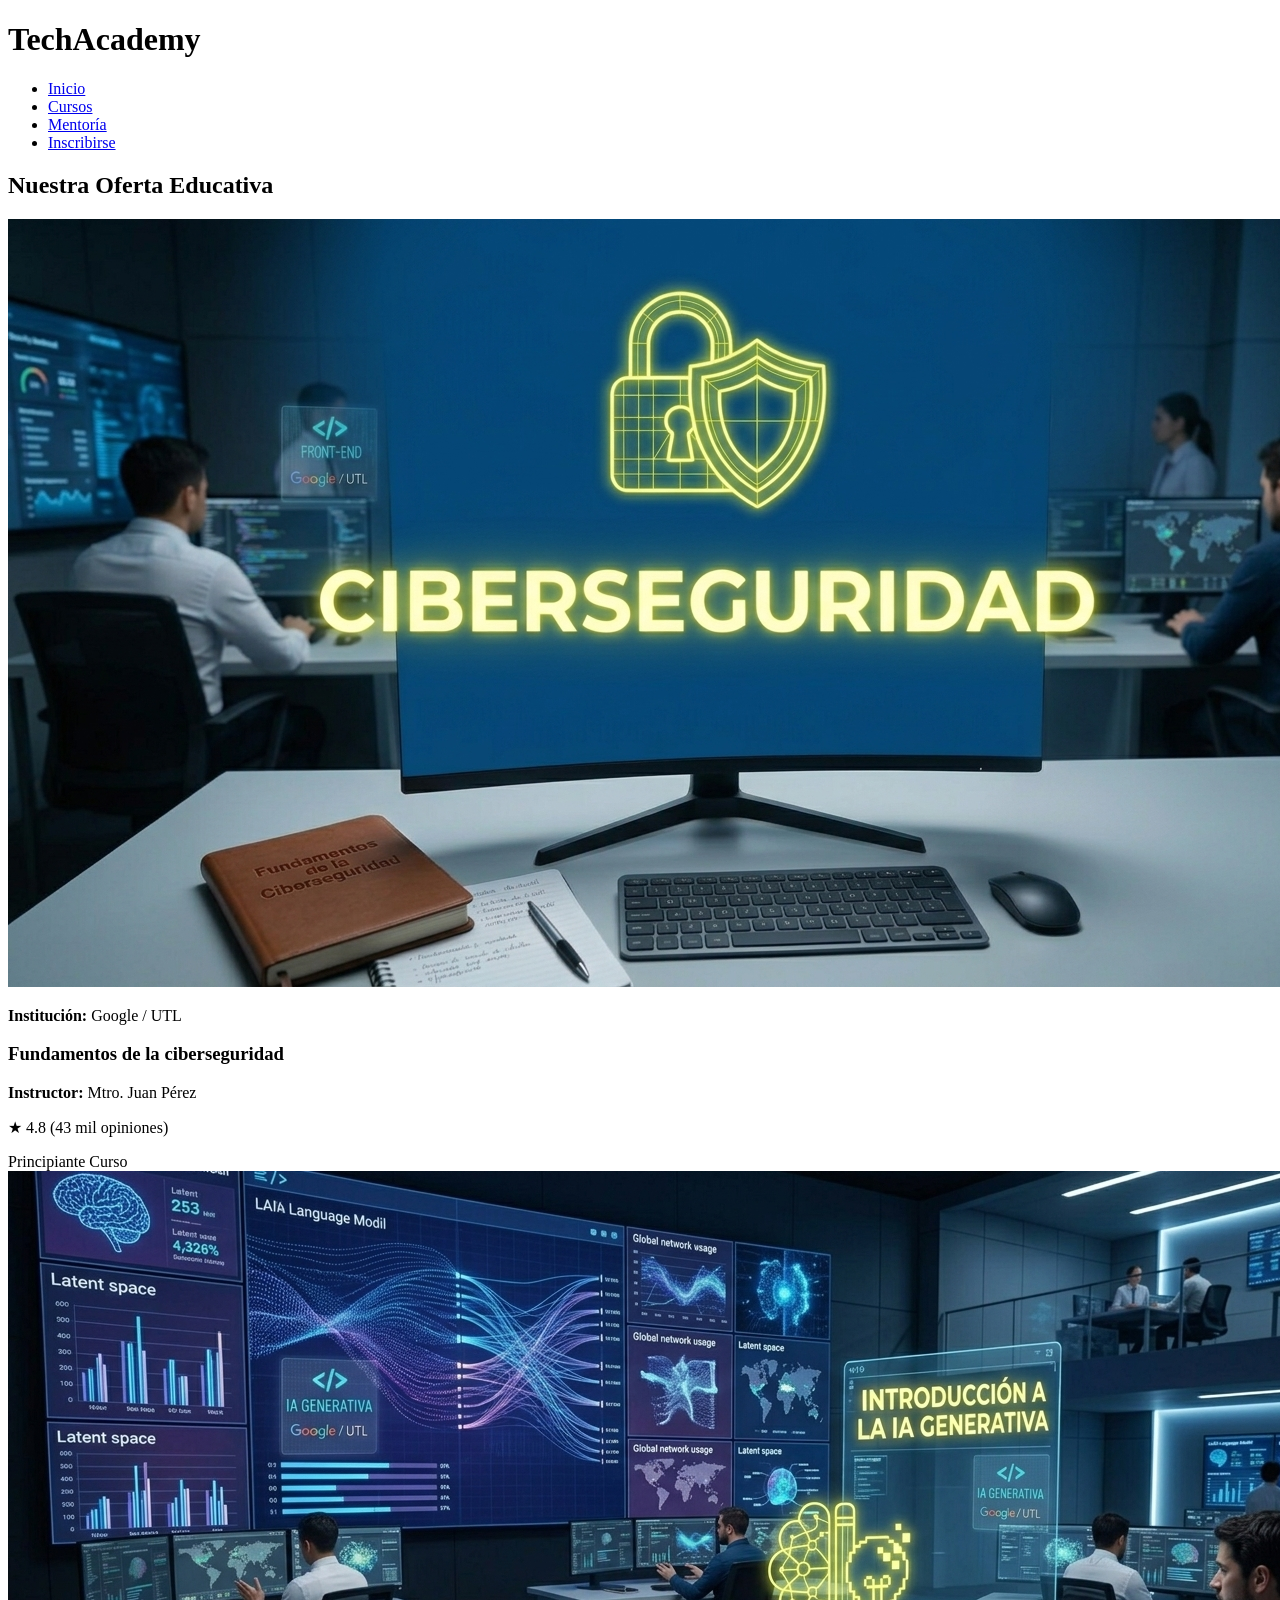
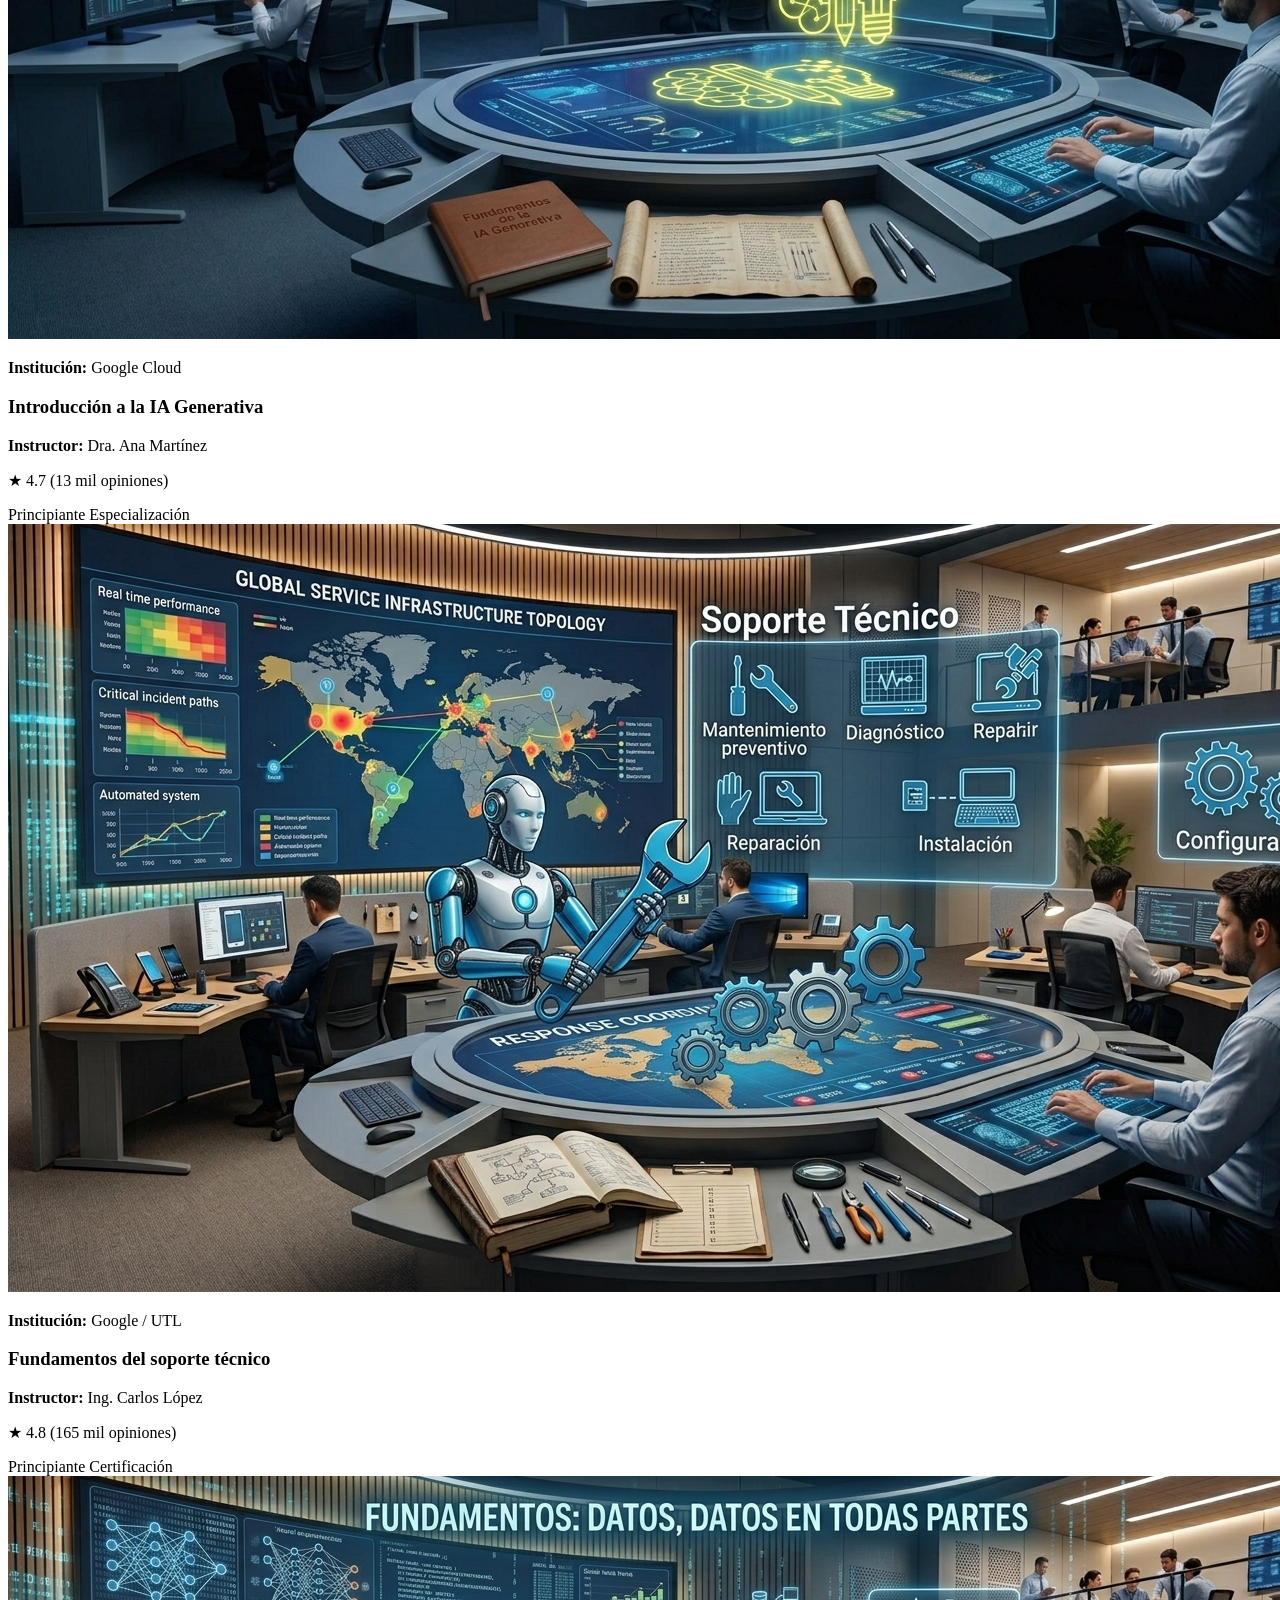
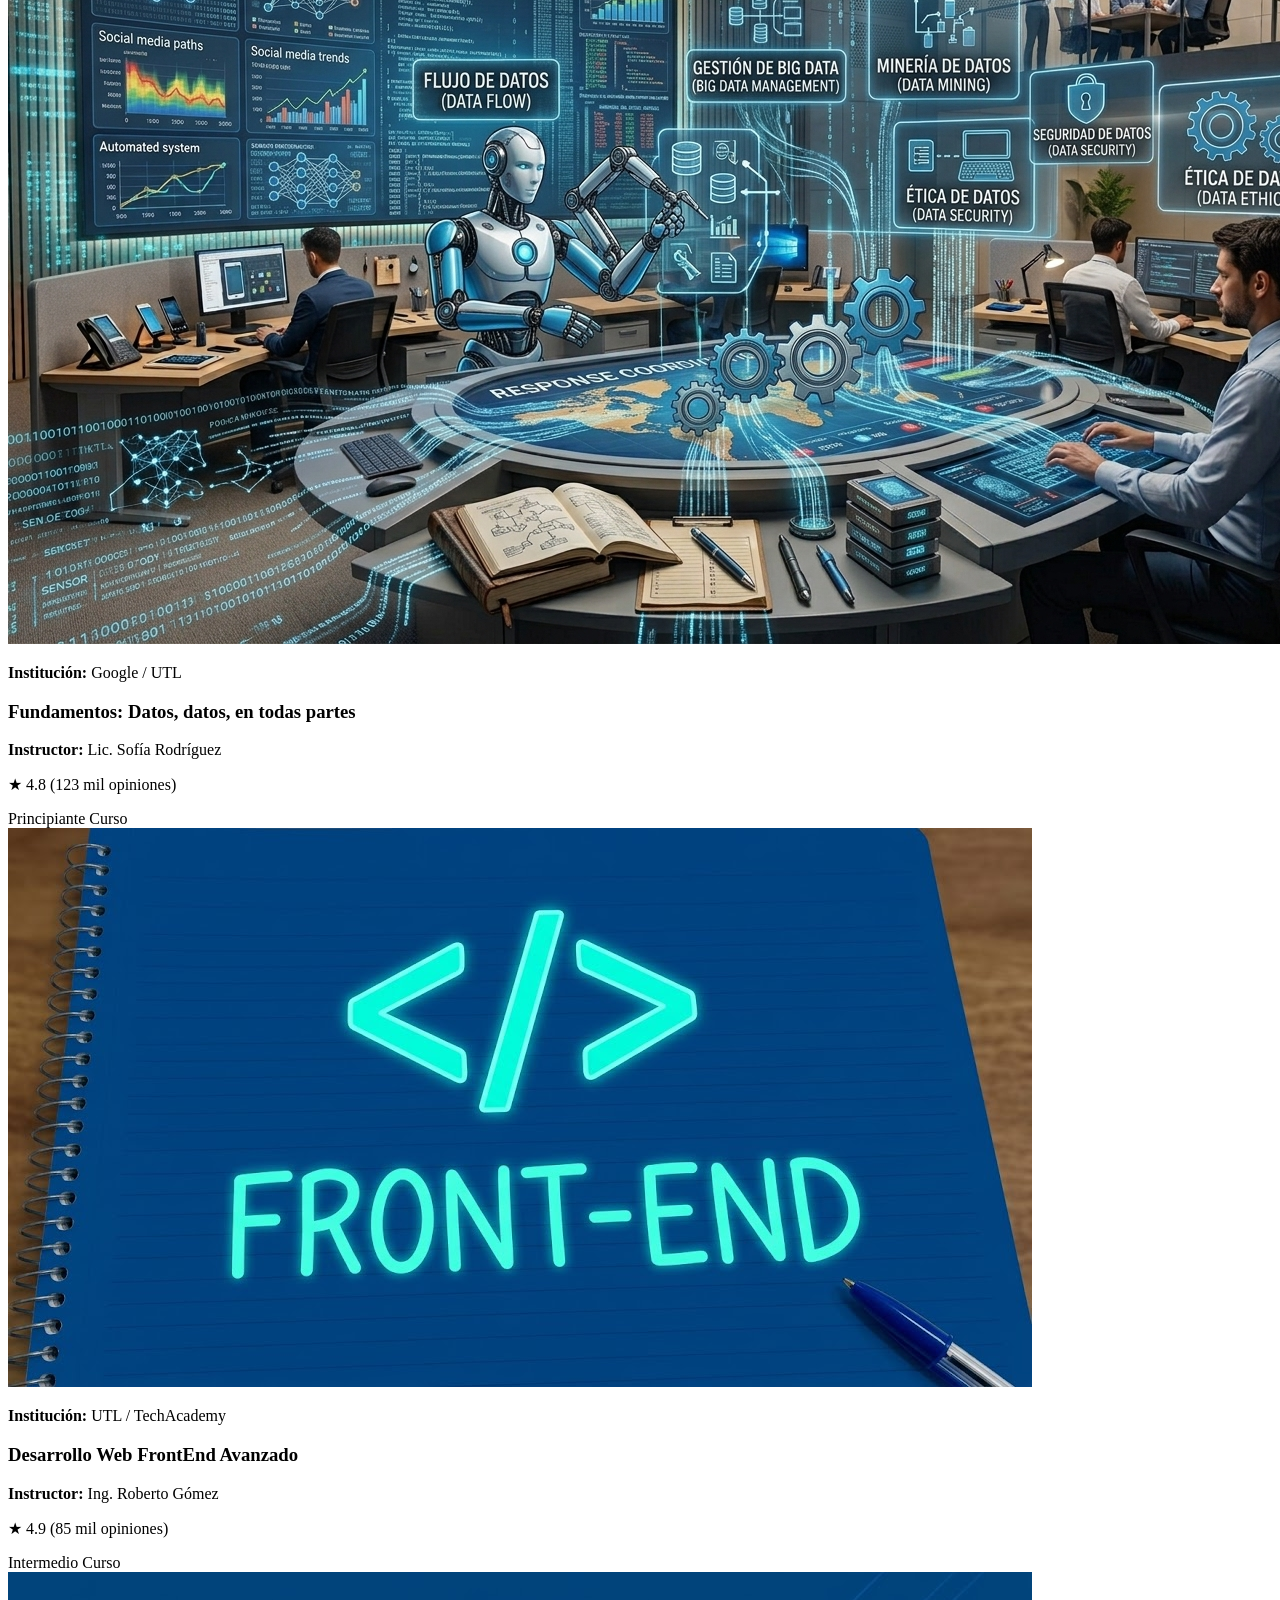
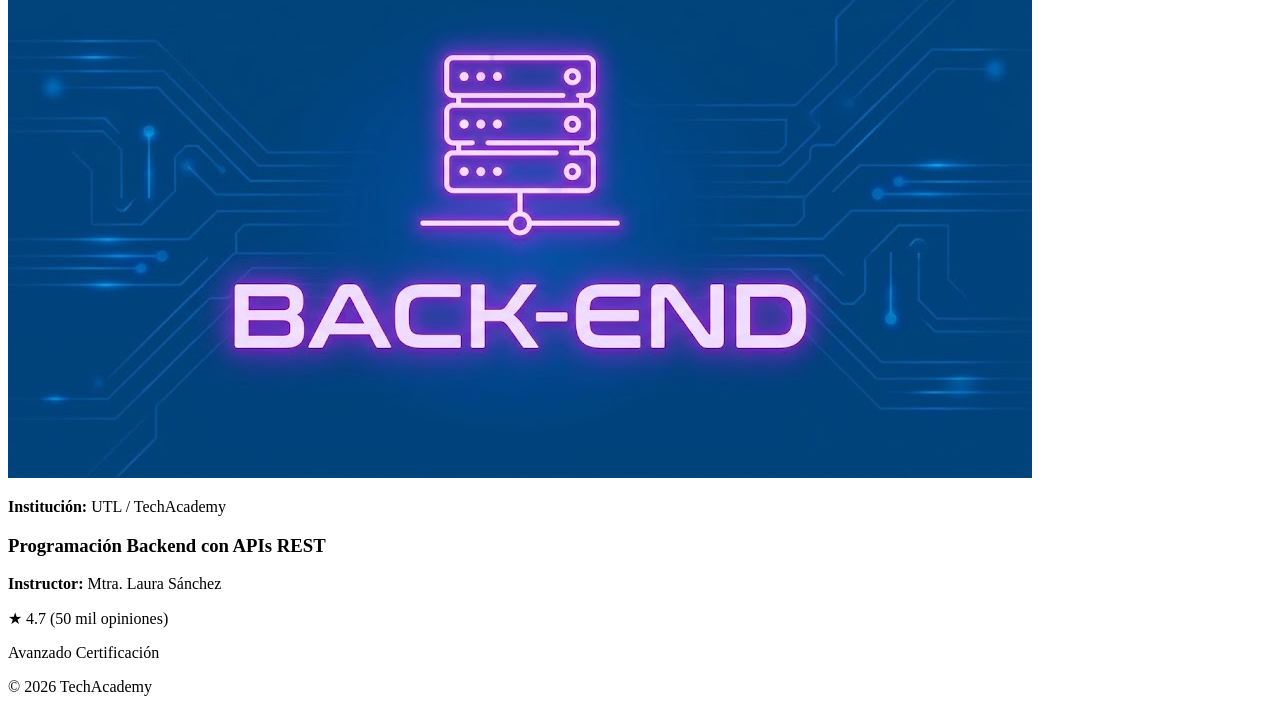
==== cursos.html @ 386d9dc5 "Add files via upload" ====
<!DOCTYPE html>
<html lang="es">
<head>
    <meta charset="UTF-8">
    <meta name="viewport" content="width=device-width, initial-scale=1.0">
    <link rel="stylesheet" href="css/cEstilo.css">
    <title>Cursos - TechAcademy</title>
    <link rel="preconnect" href="https://fonts.googleapis.com">
    <link rel="preconnect" href="https://fonts.gstatic.com" crossorigin>
    <link href="https://fonts.googleapis.com/css2?family=Montserrat:ital,wght@0,100..900;1,100..900&display=swap" rel="stylesheet"> 
</head>
<body>
    <!-- Encabezado -->
    <header>
        <div id="logo">
            <h1>TechAcademy</h1>
        </div>
        <nav class="navPrincipal">
            <ul>
                <li><a href="index.html">Inicio</a></li>
                <li><a href="cursos.html">Cursos</a></li>
                <li><a href="mentoria.html">Mentoría</a></li>
                <li><a href="inscripcion.html" id="btn_destacado">Inscribirse</a></li>
            </ul>
        </nav>
    </header>

    <!-- Contenido Principal -->
    <main class="contenedor_principal">
        <section id="catalogo">
            <h2>Nuestra Oferta Educativa</h2>

            <div class="grid_cursos">

                <!-- Curso 1 -->
                <article class="tarjeta_curso">
                    <img src="images/img6.jpg" alt="Fundamentos de Ciberseguridad">
                    <div class="info_curso">
                        <p><strong>Institución:</strong> Google / UTL</p>
                        <h3>Fundamentos de la ciberseguridad</h3>
                        <p><strong>Instructor:</strong> Mtro. Juan Pérez</p>
                        <p>★ 4.8 (43 mil opiniones)</p>
                        <span class="nivel">Principiante</span>
                        <span class="nivel">Curso</span>
                    </div>
                </article>

                <!-- Curso 2 -->
                <article class="tarjeta_curso">
                    <img src="images/img7.jpg" alt="IA Generativa">
                    <div class="info_curso">
                        <p><strong>Institución:</strong> Google Cloud</p>
                        <h3>Introducción a la IA Generativa</h3>
                        <p><strong>Instructor:</strong> Dra. Ana Martínez</p>
                        <p>★ 4.7 (13 mil opiniones)</p>
                        <span class="nivel">Principiante</span>
                        <span class="nivel">Especialización</span>
                    </div>
                </article>

                <!-- Curso 3 -->
                <article class="tarjeta_curso">
                    <img src="images/img8.jpg" alt="Soporte Técnico">
                    <div class="info_curso">
                        <p><strong>Institución:</strong> Google / UTL</p>
                        <h3>Fundamentos del soporte técnico</h3>
                        <p><strong>Instructor:</strong> Ing. Carlos López</p>
                        <p>★ 4.8 (165 mil opiniones)</p>
                        <span class="nivel">Principiante</span>
                        <span class="nivel">Certificación</span>
                    </div>
                </article>

                <!-- Curso 4 -->
                <article class="tarjeta_curso">
                    <img src="images/img9.jpg" alt="Ciencia de Datos">
                    <div class="info_curso">
                        <p><strong>Institución:</strong> Google / UTL</p>
                        <h3>Fundamentos: Datos, datos, en todas partes</h3>
                        <p><strong>Instructor:</strong> Lic. Sofía Rodríguez</p>
                        <p>★ 4.8 (123 mil opiniones)</p>
                        <span class="nivel">Principiante</span>
                        <span class="nivel">Curso</span>
                    </div>
                </article>

                <!-- Curso 5 -->
                <article class="tarjeta_curso">
                    <img src="images/img2.jpg" alt="Desarrollo Web FrontEnd">
                    <div class="info_curso">
                        <p><strong>Institución:</strong> UTL / TechAcademy</p>
                        <h3>Desarrollo Web FrontEnd Avanzado</h3>
                        <p><strong>Instructor:</strong> Ing. Roberto Gómez</p>
                        <p>★ 4.9 (85 mil opiniones)</p>
                        <span class="nivel">Intermedio</span>
                        <span class="nivel">Curso</span>
                    </div>
                </article>

                <!-- Curso 6 -->
                <article class="tarjeta_curso">
                    <img src="images/img5.jpg" alt="Backend y APIs">
                    <div class="info_curso">
                        <p><strong>Institución:</strong> UTL / TechAcademy</p>
                        <h3>Programación Backend con APIs REST</h3>
                        <p><strong>Instructor:</strong> Mtra. Laura Sánchez</p>
                        <p>★ 4.7 (50 mil opiniones)</p>
                        <span class="nivel">Avanzado</span>
                        <span class="nivel">Certificación</span>
                    </div>
                </article>

            </div>
        </section>
    </main>

    <!-- Pie de página -->
    <footer>
        <p>&copy; 2026 TechAcademy</p>
    </footer>
</body>
</html>
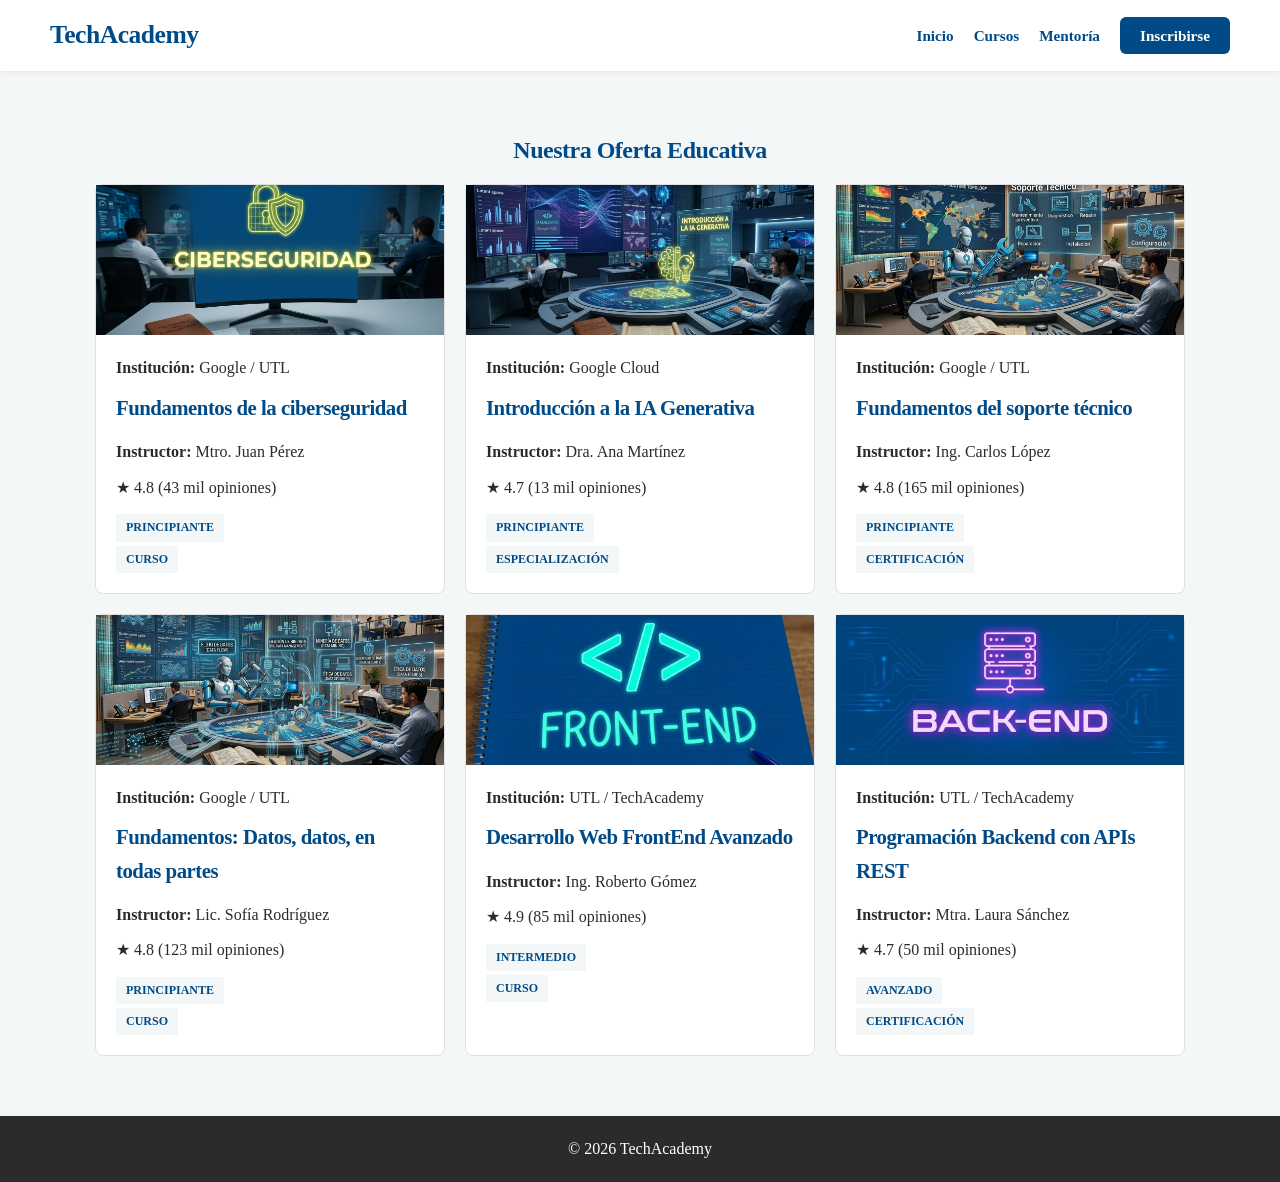
==== commit de91bf16: "Fix HTML formatting and update stylesheet path" ====
--- a/cursos.html
+++ b/cursos.html
@@ -3,7 +3,7 @@
 <head>
     <meta charset="UTF-8">
     <meta name="viewport" content="width=device-width, initial-scale=1.0">
-    <link rel="stylesheet" href="css/cEstilo.css">
+    <link rel="stylesheet" href="CSS/cEstilo.css">
     <title>Cursos - TechAcademy</title>
     <link rel="preconnect" href="https://fonts.googleapis.com">
     <link rel="preconnect" href="https://fonts.gstatic.com" crossorigin>
@@ -119,4 +119,4 @@
         <p>&copy; 2026 TechAcademy</p>
     </footer>
 </body>
-</html>+</html>
--- a/CSS/cEstilo.css
+++ b/CSS/cEstilo.css
@@ -0,0 +1,208 @@
+@font-face{
+    font-family: 'OpenDescargada';
+    src: url('../fonts/OpenSans-Regular.ttf') format('woff2');
+}
+
+/* DECLARAR VARIABLES CSS */
+:root{
+    --color_principal: #004b87;
+    --color_secundario: #00a859;
+    --color_obscuro: #2b2b2b;
+    --color_claro: #fff;
+    --color_fondo: #f4f7f8;
+    --color_borde: #e0e0e0;
+
+    --fuente_titulos: 'Montserrat';
+    --fuente_cuerpo: 'OpenDescargada';
+}
+
+*{
+    box-sizing: border-box;
+    margin: 0;
+    padding: 0;
+}
+
+body{
+    background-color: var(--color_fondo);
+    color: var(--color_obscuro);
+    line-height: 1.6;
+    font-family: var(--fuente_titulos);
+
+    /* PARA EMPUJAR EL FOOTER HASTA ABAJO */
+    min-height: 100vh;
+    display: flex;
+    flex-direction: column;
+}
+
+ul{
+    list-style: none;
+}
+
+a{
+    text-decoration: none;
+    font-family: var(--fuente_titulos);
+}
+
+header{
+    display: flex;
+    background-color: var(--color_claro);
+    justify-content: space-between;
+    align-items: center;
+    box-shadow: 0 2px 5px rgba(0,0,0,0.05);
+    top: 0;
+    position: sticky;
+    z-index: 1000;
+    padding: 15px 50px;
+    color: var(--color_principal);
+}
+
+nav{
+    display: flex;
+}
+
+nav ul{
+    display: flex;
+    gap: 20px;
+    align-items: center;
+}
+
+nav a{
+    font-size: 0.95rem;
+    font-weight: 600;
+    color: inherit;
+}
+
+nav a:hover{
+    color: var(--color_principal);
+}
+
+#logo h1{
+    color: var(--color_principal);
+    font-size: 1.6rem;
+    font-weight: 800;
+    margin-bottom: 0;
+}
+
+h1, h2, h3{
+    font-family: var(--fuente_titulos);
+    font-weight: 700;
+    letter-spacing: -0.5px;
+    margin-bottom: 15px;
+}
+
+#btn_destacado, #btn_accion{
+    padding: 10px 20px;
+    border-radius: 6px;
+    font-weight: 700;
+}
+
+#btn_destacado{
+    background-color: var(--color_principal);
+    color: var(--color_claro);
+}
+
+#btn_accion{
+    background-color: var(--color_secundario);
+    color: var(--color_claro);
+}
+
+#btn_accion:hover{
+    background-color: var(--color_principal);
+    color: var(--color_claro);
+}
+
+#btn_destacado:hover{
+    background-color: var(--color_claro);
+    color: var(--color_principal);
+}
+
+.contenedor_principal{
+    max-width: 1200px;
+    margin: 0 auto;
+    padding: 20px;
+    width: 100%;
+    
+    /* EMPUJA EL FOOTER AL FONDO SI HAY POCO CONTENIDO */
+    flex: 1; 
+}
+
+img{
+    width: 100%;
+}
+
+/* GRID DE CURSOS */
+#catalogo{
+    padding: 40px 0;
+}
+
+#catalogo h2{
+    text-align: center;
+    color: var(--color_principal);
+}
+
+.grid_cursos{
+    display: flex;
+    flex-wrap: wrap;
+    gap: 20px;
+    justify-content: center;
+}
+
+.tarjeta_curso{
+    background-color: var(--color_claro);
+    border: 1px solid var(--color_borde);
+    border-radius: 8px;
+    flex: 1 1 280px;
+    max-width: 350px;
+    display: flex;
+    flex-direction: column;
+    transition: transform 0.5s ease, box-shadow 0.5s ease;
+}
+
+.tarjeta_curso:hover{
+    transform: translateY(-5px);
+    box-shadow: 0 6px 18px rgba(0,0,0,0.08);
+}
+
+.tarjeta_curso img{
+    width: 100%;
+    height: 150px;
+    object-fit: cover;
+}
+
+.info_curso{
+    padding: 20px;
+    flex-grow: 1;
+    display: flex;
+    flex-direction: column;
+}
+
+.info_curso h3{
+    font-size: 1.3rem;
+    color: var(--color_principal);
+}
+
+.info_curso p{
+    margin-bottom: 10px;
+    color: var(--color_obscuro);
+}
+
+.nivel{
+    background-color: var(--color_fondo);
+    color: var(--color_principal);
+    font-family: var(--fuente_titulos);
+    padding: 4px 10px;
+    font-size: 0.75rem;
+    font-weight: 700;
+    text-transform: uppercase;
+    align-self: flex-start;
+    margin-top: 4px;
+}
+
+/* FOOTER */
+footer{
+    background-color: var(--color_obscuro);
+    color: var(--color_claro);
+    text-align: center;
+    padding: 20px;
+    font-size: 1rem;
+}
